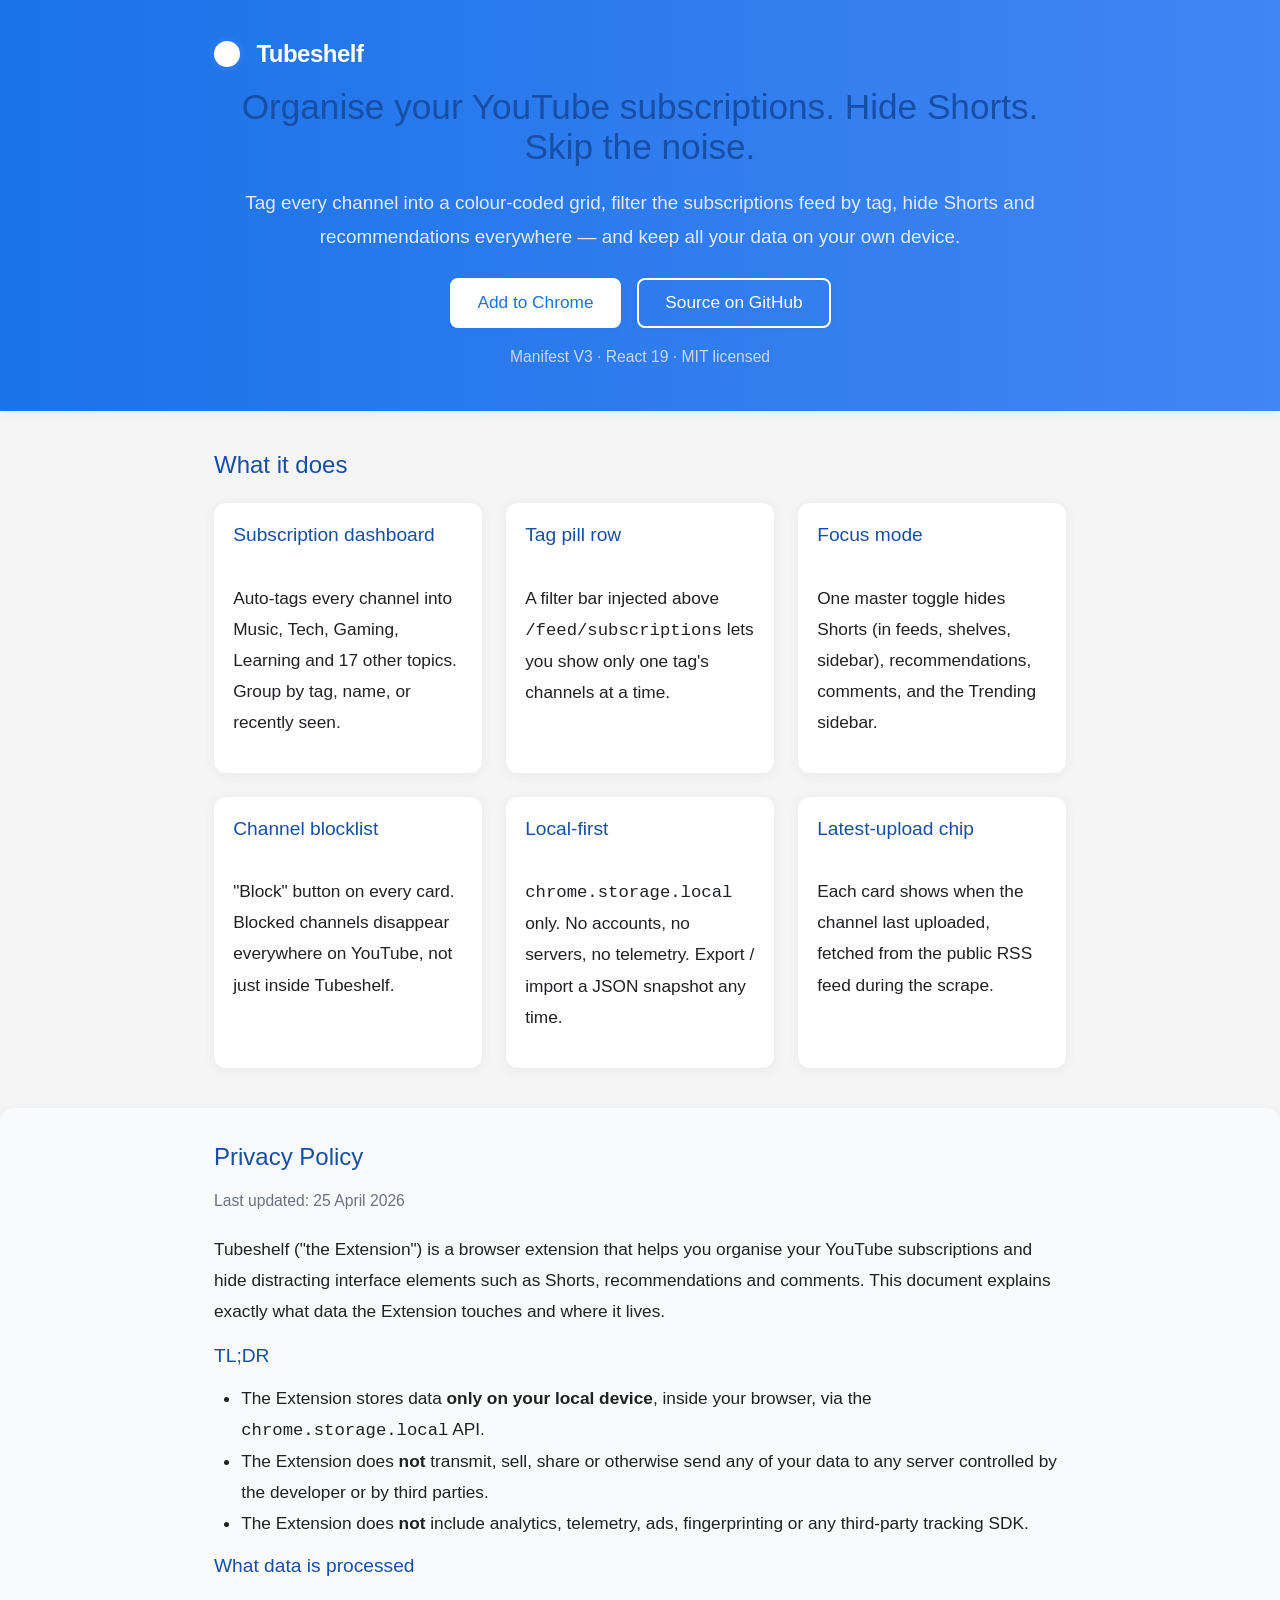
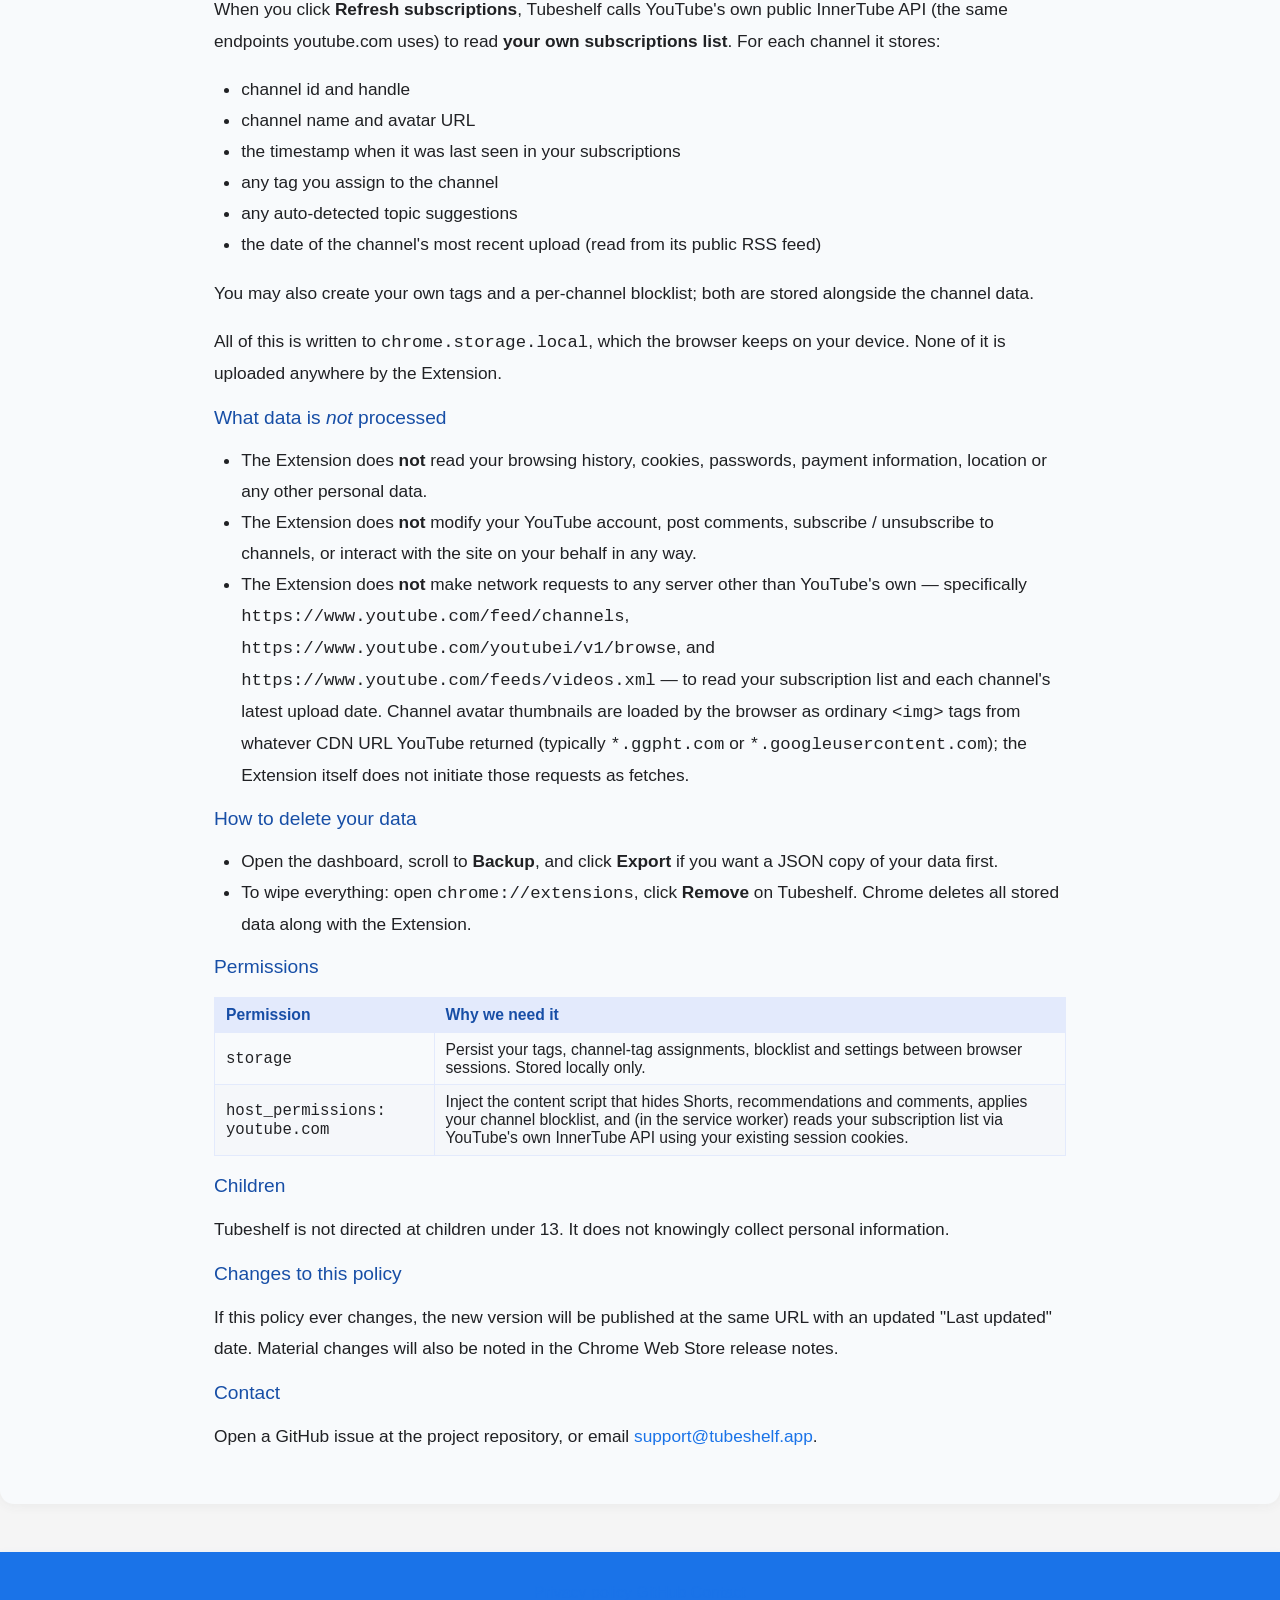
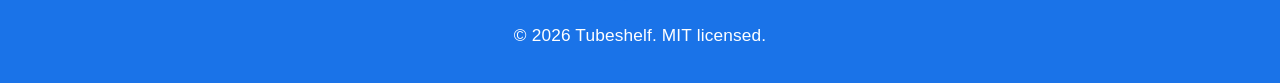
==== index.html @ 104f93de "update" ====
<!doctype html>
<html lang="en">
<head>
  <meta charset="utf-8">
  <meta name="viewport" content="width=device-width,initial-scale=1">
  <title>Tubeshelf — organise YouTube subscriptions, hide Shorts</title>
  <meta name="description"
    content="Tag your YouTube subscriptions, hide Shorts everywhere, and silence the recommendations rail. All data stays in your browser.">
  <link rel="canonical" href="./">
  <meta property="og:title" content="Tubeshelf">
  <meta property="og:description"
    content="Tag your YouTube subscriptions, hide Shorts everywhere, and silence the recommendations rail.">
  <meta property="og:type" content="website">
  <link rel="stylesheet" href="./style.css">
</head>
<body>
  <header class="hero">
    <div class="container">
      <div class="brand">
        <span class="brand-dot" aria-hidden="true"></span>
        <span class="brand-name">Tubeshelf</span>
      </div>
      <h1>Organise your YouTube subscriptions. Hide Shorts. Skip the noise.</h1>
      <p class="lead">
        Tag every channel into a colour-coded grid, filter the subscriptions
        feed by tag, hide Shorts and recommendations everywhere — and keep
        all your data on your own device.
      </p>
      <div class="cta">
        <a class="btn primary" href="https://chromewebstore.google.com/" rel="noopener">
          Add to Chrome
        </a>
        <a class="btn ghost" href="https://github.com/" rel="noopener">
          Source on GitHub
        </a>
      </div>
      <p class="cta-note">Manifest V3 · React 19 · MIT licensed</p>
    </div>
  </header>


  <section class="features">
    <div class="container">
      <h2>What it does</h2>
      <div class="grid">
        <article class="feature">
          <h3>Subscription dashboard</h3>
          <p>
            Auto-tags every channel into Music, Tech, Gaming, Learning and
            17 other topics. Group by tag, name, or recently seen.
          </p>
        </article>
        <article class="feature">
          <h3>Tag pill row</h3>
          <p>
            A filter bar injected above <code>/feed/subscriptions</code>
            lets you show only one tag's channels at a time.
          </p>
        </article>
        <article class="feature">
          <h3>Focus mode</h3>
          <p>
            One master toggle hides Shorts (in feeds, shelves, sidebar),
            recommendations, comments, and the Trending sidebar.
          </p>
        </article>
        <article class="feature">
          <h3>Channel blocklist</h3>
          <p>
            "Block" button on every card. Blocked channels disappear
            everywhere on YouTube, not just inside Tubeshelf.
          </p>
        </article>
        <article class="feature">
          <h3>Local-first</h3>
          <p>
            <code>chrome.storage.local</code> only. No accounts, no
            servers, no telemetry. Export / import a JSON snapshot any time.
          </p>
        </article>
        <article class="feature">
          <h3>Latest-upload chip</h3>
          <p>
            Each card shows when the channel last uploaded, fetched from
            the public RSS feed during the scrape.
          </p>
        </article>
      </div>
    </div>
  </section>

  <section class="privacy-policy">
    <div class="container">
      <h2>Privacy Policy</h2>
      <p class="muted">Last updated: 25 April 2026</p>
      <p>
        Tubeshelf ("the Extension") is a browser extension that helps you
        organise your YouTube subscriptions and hide distracting interface
        elements such as Shorts, recommendations and comments. This document
        explains exactly what data the Extension touches and where it lives.
      </p>

      <h3>TL;DR</h3>
      <ul>
        <li>The Extension stores data <strong>only on your local device</strong>,
          inside your browser, via the <code>chrome.storage.local</code> API.</li>
        <li>The Extension does <strong>not</strong> transmit, sell, share or
          otherwise send any of your data to any server controlled by the
          developer or by third parties.</li>
        <li>The Extension does <strong>not</strong> include analytics,
          telemetry, ads, fingerprinting or any third-party tracking SDK.</li>
      </ul>

      <h3>What data is processed</h3>
      <p>
        When you click <strong>Refresh subscriptions</strong>, Tubeshelf calls
        YouTube's own public InnerTube API (the same endpoints youtube.com
        uses) to read <strong>your own subscriptions list</strong>. For each
        channel it stores:
      </p>
      <ul>
        <li>channel id and handle</li>
        <li>channel name and avatar URL</li>
        <li>the timestamp when it was last seen in your subscriptions</li>
        <li>any tag you assign to the channel</li>
        <li>any auto-detected topic suggestions</li>
        <li>the date of the channel's most recent upload (read from its
          public RSS feed)</li>
      </ul>
      <p>
        You may also create your own tags and a per-channel blocklist; both
        are stored alongside the channel data.
      </p>
      <p>
        All of this is written to <code>chrome.storage.local</code>, which the
        browser keeps on your device. None of it is uploaded anywhere by the
        Extension.
      </p>

      <h3>What data is <em>not</em> processed</h3>
      <ul>
        <li>The Extension does <strong>not</strong> read your browsing history,
          cookies, passwords, payment information, location or any other
          personal data.</li>
        <li>The Extension does <strong>not</strong> modify your YouTube
          account, post comments, subscribe / unsubscribe to channels, or
          interact with the site on your behalf in any way.</li>
        <li>The Extension does <strong>not</strong> make network requests to
          any server other than YouTube's own — specifically
          <code>https://www.youtube.com/feed/channels</code>,
          <code>https://www.youtube.com/youtubei/v1/browse</code>, and
          <code>https://www.youtube.com/feeds/videos.xml</code> — to read
          your subscription list and each channel's latest upload date.
          Channel avatar thumbnails are loaded by the browser as ordinary
          <code>&lt;img&gt;</code> tags from whatever CDN URL YouTube
          returned (typically <code>*.ggpht.com</code> or
          <code>*.googleusercontent.com</code>); the Extension itself does
          not initiate those requests as fetches.</li>
      </ul>

      <h3>How to delete your data</h3>
      <ul>
        <li>Open the dashboard, scroll to <strong>Backup</strong>, and click
          <strong>Export</strong> if you want a JSON copy of your data first.</li>
        <li>To wipe everything: open <code>chrome://extensions</code>, click
          <strong>Remove</strong> on Tubeshelf. Chrome deletes all stored
          data along with the Extension.</li>
      </ul>

      <h3>Permissions</h3>
      <table>
        <thead>
          <tr><th>Permission</th><th>Why we need it</th></tr>
        </thead>
        <tbody>
          <tr>
            <td><code>storage</code></td>
            <td>Persist your tags, channel-tag assignments, blocklist and
              settings between browser sessions. Stored locally only.</td>
          </tr>
          <tr>
            <td><code>host_permissions: youtube.com</code></td>
            <td>Inject the content script that hides Shorts, recommendations
              and comments, applies your channel blocklist, and (in the
              service worker) reads your subscription list via YouTube's own
              InnerTube API using your existing session cookies.</td>
          </tr>
        </tbody>
      </table>

      <h3>Children</h3>
      <p>
        Tubeshelf is not directed at children under 13. It does not knowingly
        collect personal information.
      </p>

      <h3>Changes to this policy</h3>
      <p>
        If this policy ever changes, the new version will be published at the
        same URL with an updated "Last updated" date. Material changes will
        also be noted in the Chrome Web Store release notes.
      </p>

      <h3>Contact</h3>
      <p>
        Open a GitHub issue at the project repository, or email
        <a href="mailto:support@tubeshelf.app">support@tubeshelf.app</a>.
      </p>
    </div>
  </section>

  <footer>
    <div class="container">
      <nav>
        <a href="./privacy.html">Privacy policy</a>
        <a href="https://github.com/" rel="noopener">GitHub</a>
        <a href="mailto:support@tubeshelf.app">Contact</a>
      </nav>
      <p class="muted">© <span id="year"></span> Tubeshelf. MIT licensed.</p>
    </footer>
    <script>
      document.getElementById('year').textContent = new Date().getFullYear();
    </script>
    </div>
  </footer>
</body>
</html>
---- style.css ----
/* --- Tubeshelf custom classes for layout and branding --- */

.hero {
  background: linear-gradient(90deg, #1a73e8 0%, #4285f4 100%);
  color: #fff;
  padding: 2.5rem 0 2rem 0;
  box-shadow: 0 2px 8px rgba(26,115,232,0.08);
}

.container {
  width: 100%;
  max-width: 900px;
  margin: 0 auto;
  padding: 0 1.5rem;
  box-sizing: border-box;
}

.brand {
  display: flex;
  align-items: center;
  gap: 0.7rem;
  font-size: 1.5rem;
  font-weight: 700;
  margin-bottom: 1.2rem;
}
.brand-dot {
  display: inline-block;
  width: 1.1em;
  height: 1.1em;
  border-radius: 50%;
  background: #fff;
  box-shadow: 0 0 0 4px #4285f433;
  margin-right: 0.2em;
}
.brand-name {
  letter-spacing: -0.5px;
  color: #fff;
}

.lead {
  font-size: 1.18rem;
  color: #e3eafc;
  margin-bottom: 1.5rem;
}

.cta {
  display: flex;
  gap: 1rem;
  margin-bottom: 0.7rem;
  flex-wrap: wrap;
  justify-content: center;
}
.btn {
  display: inline-block;
  font-family: inherit;
  font-weight: 500;
  border-radius: 8px;
  padding: 0.7em 1.5em;
  font-size: 1.08em;
  text-align: center;
  text-decoration: none;
  border: none;
  cursor: pointer;
  transition: background 0.2s, box-shadow 0.2s, color 0.2s;
  box-shadow: 0 2px 6px rgba(26,115,232,0.08);
}
.btn.primary {
  background: #fff;
  color: #1a73e8;
  border: 2px solid #fff;
}
.btn.primary:hover {
  background: #e3eafc;
  color: #174ea6;
}
.btn.ghost {
  background: transparent;
  color: #fff;
  border: 2px solid #fff;
}
.btn.ghost:hover {
  background: #174ea6;
  color: #fff;
}
.cta-note {
  color: #c7d6f7;
  font-size: 0.98rem;
  margin-bottom: 0.5rem;
}

.features {
  margin: 2.5rem 0 2rem 0;
}
.grid {
  display: grid;
  grid-template-columns: repeat(auto-fit, minmax(260px, 1fr));
  gap: 1.5rem;
  margin-top: 1.5rem;
}
.feature {
  background: #fff;
  border-radius: 12px;
  box-shadow: 0 2px 12px rgba(60,64,67,0.07);
  padding: 1.3rem 1.2rem 1.1rem 1.2rem;
  display: flex;
  flex-direction: column;
  gap: 0.5rem;
  min-height: 180px;
}

.privacy-policy {
  margin: 2.5rem 0 2rem 0;
  background: #f8fafc;
  border-radius: 14px;
  box-shadow: 0 2px 12px rgba(60,64,67,0.06);
  padding: 2.2rem 1.5rem;
}
.privacy-policy h2, .privacy-policy h3 {
  color: #174ea6;
}
.privacy-policy .muted {
  color: #6b7280;
  font-size: 0.98rem;
  margin-bottom: 1.2rem;
}
.privacy-policy table {
  width: 100%;
  border-collapse: collapse;
  margin: 1.2rem 0;
  font-size: 0.98rem;
}
.privacy-policy th, .privacy-policy td {
  border: 1px solid #e3eafc;
  padding: 0.5em 0.7em;
  text-align: left;
}
.privacy-policy th {
  background: #e3eafc;
  color: #174ea6;
}
.privacy-policy tr:nth-child(even) td {
  background: #f5f7fa;
}

@media (max-width: 800px) {
  .container {
    padding: 0 0.5rem;
  }
  .privacy-policy {
    padding: 1.2rem 0.3rem;
  }
  .features {
    margin: 1.5rem 0 1rem 0;
  }
}

/*
 * tubeshelf-privacy-page CSS
 * Google Material-inspired, modern, responsive design
 */

body {
  font-family: 'Roboto', 'Segoe UI', Arial, sans-serif;
  background: #f5f5f5;
  color: #202124;
  margin: 0;
  padding: 0;
  min-height: 100vh;
}

header, footer {
  background: #1a73e8;
  color: #fff;
  padding: 2rem 0 1.5rem 0;
  text-align: center;
  box-shadow: 0 2px 8px rgba(26,115,232,0.08);
}

main {
  max-width: 720px;
  margin: 2.5rem auto;
  background: #fff;
  border-radius: 16px;
  box-shadow: 0 4px 24px rgba(60,64,67,0.08);
  padding: 2.5rem 3rem;
  transition: box-shadow 0.2s;
}

h1, h2, h3 {
  color: #174ea6;
  font-family: 'Roboto', 'Segoe UI', Arial, sans-serif;
  font-weight: 500;
  margin-top: 0;
}

h1 {
  font-size: 2.2rem;
  margin-bottom: 1.2rem;
}
h2 {
  font-size: 1.5rem;
  margin-bottom: 1rem;
}
h3 {
  font-size: 1.2rem;
  margin-bottom: 0.7rem;
}

p, li {
  line-height: 1.8;
  font-size: 1.08rem;
}

ul {
  padding-left: 1.7rem;
}

a {
  color: #1a73e8;
  text-decoration: none;
  transition: color 0.2s;
}
a:hover {
  text-decoration: underline;
  color: #174ea6;
}

.button, button {
  background: #1a73e8;
  color: #fff;
  border: none;
  border-radius: 8px;
  padding: 0.7em 1.5em;
  font-size: 1.08em;
  font-family: 'Roboto', 'Segoe UI', Arial, sans-serif;
  font-weight: 500;
  cursor: pointer;
  box-shadow: 0 2px 6px rgba(26,115,232,0.08);
  transition: background 0.2s, box-shadow 0.2s;
}
.button:hover, button:hover {
  background: #174ea6;
  box-shadow: 0 4px 12px rgba(26,115,232,0.12);
}

footer {
  margin-top: 3rem;
  font-size: 0.98rem;
  letter-spacing: 0.01em;
}

@media (max-width: 800px) {
  main {
    padding: 1.5rem 1rem;
    margin: 1.5rem 0.5rem;
  }
  h1 {
    font-size: 1.5rem;
  }
}

@media (max-width: 500px) {
  main {
    padding: 1rem 0.3rem;
    margin: 0.5rem 0;
  }
  h1 {
    font-size: 1.15rem;
  }
  header, footer {
    padding: 1rem 0;
  }
}
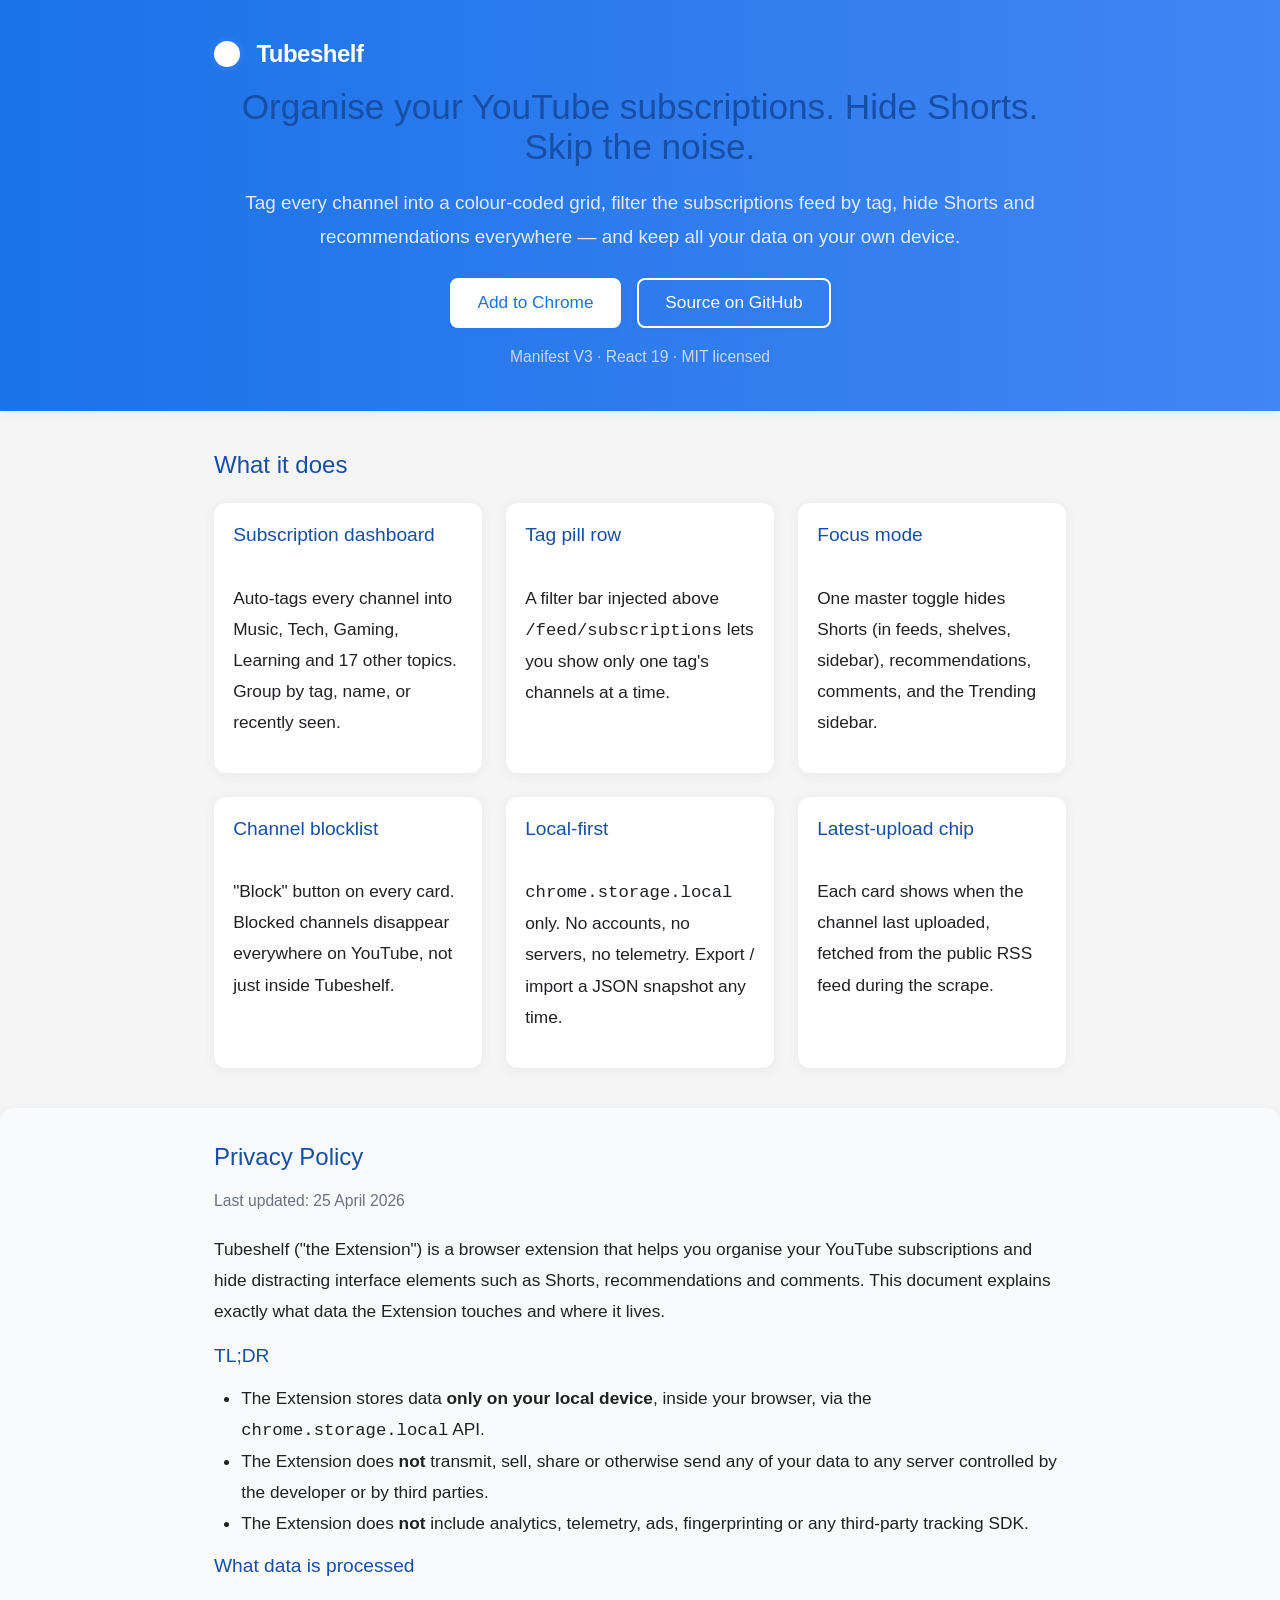
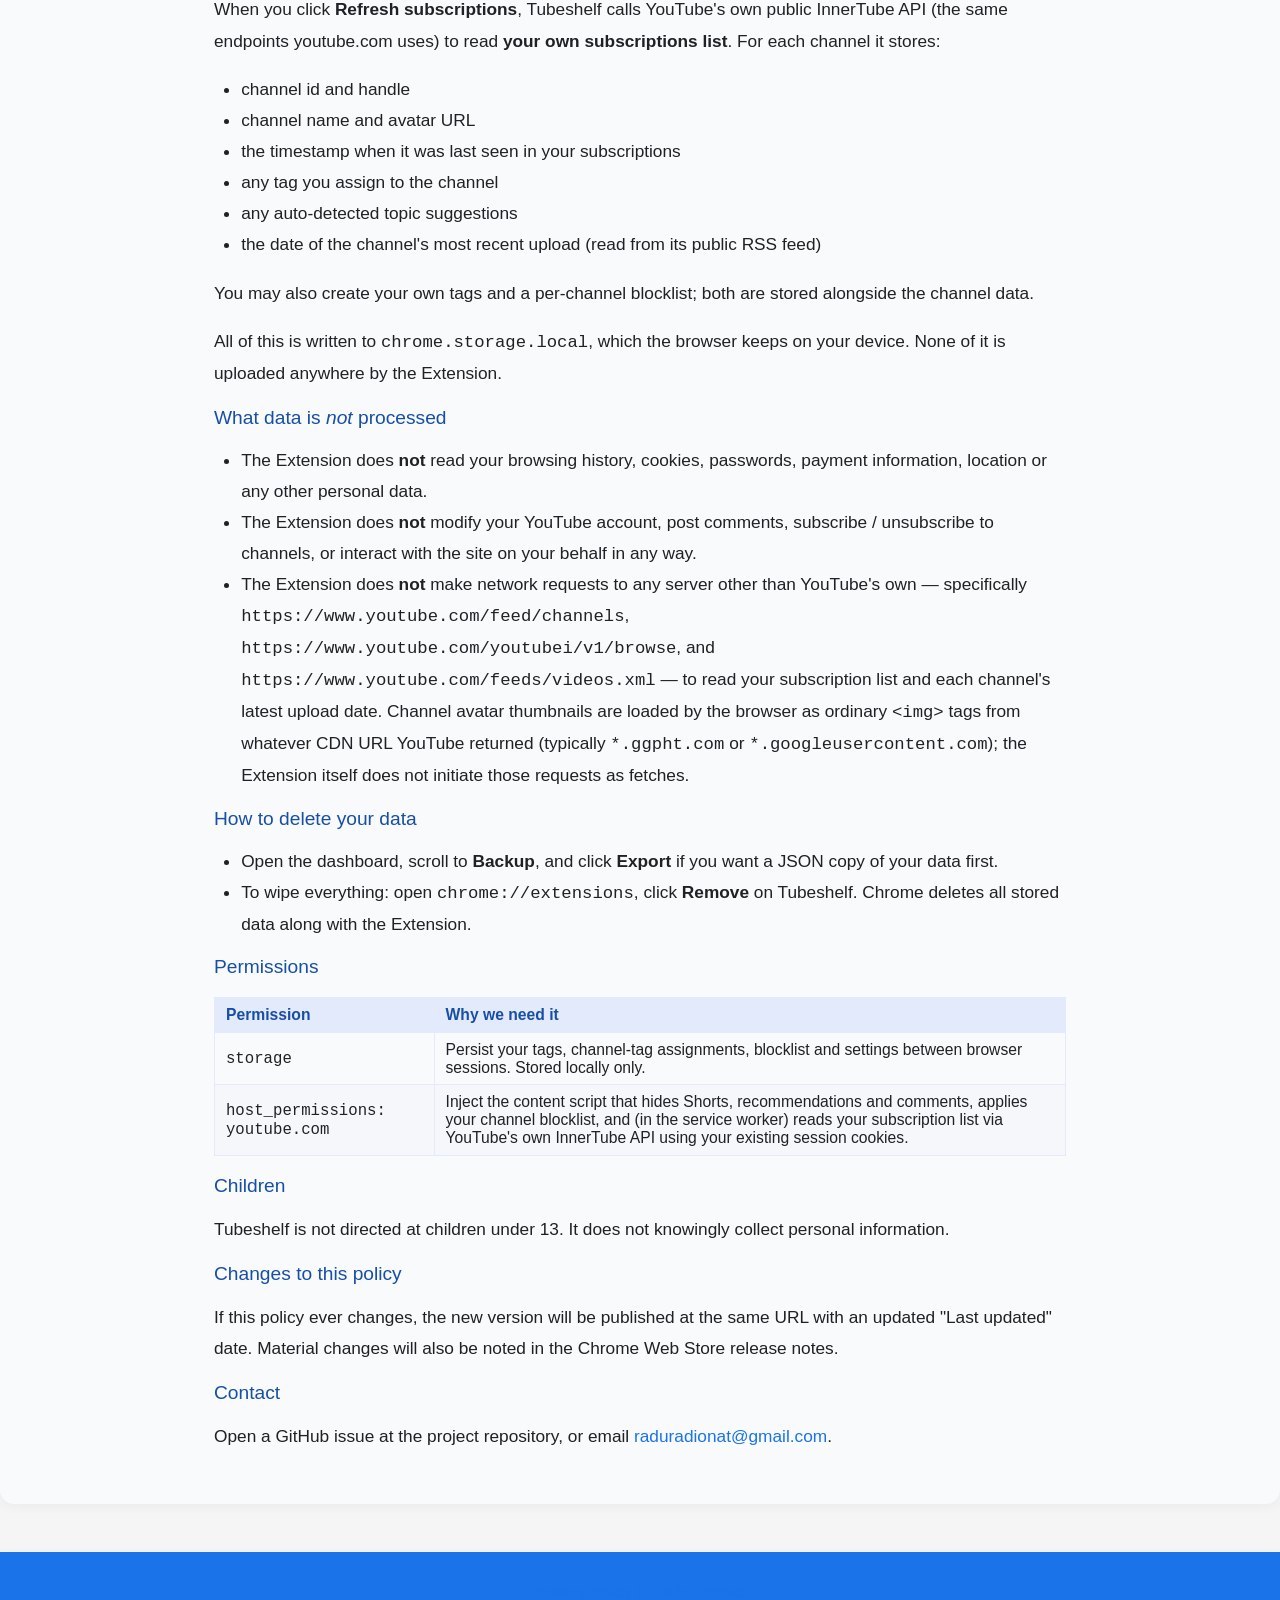
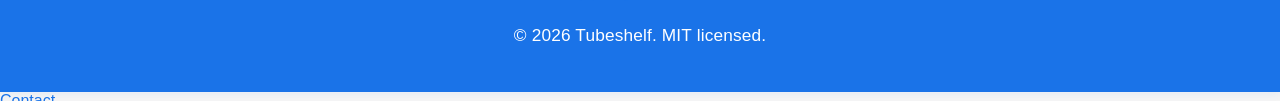
==== commit cb8e7b56: "update" ====
--- a/index.html
+++ b/index.html
@@ -30,7 +30,7 @@
         <a class="btn primary" href="https://chromewebstore.google.com/" rel="noopener">
           Add to Chrome
         </a>
-        <a class="btn ghost" href="https://github.com/" rel="noopener">
+        <a class="btn ghost" href="https://github.com/radionb/tubeshelf" rel="noopener">
           Source on GitHub
         </a>
       </div>
@@ -204,7 +204,7 @@
       <h3>Contact</h3>
       <p>
         Open a GitHub issue at the project repository, or email
-        <a href="mailto:support@tubeshelf.app">support@tubeshelf.app</a>.
+        <a href="mailto:raduradionat@gmail.com">raduradionat@gmail.com</a>.
       </p>
     </div>
   </section>
@@ -213,8 +213,8 @@
     <div class="container">
       <nav>
         <a href="./privacy.html">Privacy policy</a>
-        <a href="https://github.com/" rel="noopener">GitHub</a>
-        <a href="mailto:support@tubeshelf.app">Contact</a>
+        <a href="https://github.com/radionb/tubeshelf" rel="noopener">GitHub</a>
+        <a href="mailto:raduradionat@gmail.com">Contact</a>
       </nav>
       <p class="muted">© <span id="year"></span> Tubeshelf. MIT licensed.</p>
     </footer>
@@ -222,6 +222,6 @@
       document.getElementById('year').textContent = new Date().getFullYear();
     </script>
     </div>
-  </footer>
+        <a href="mailto:radionraduat@gmail.com">Contact</a>
 </body>
 </html>
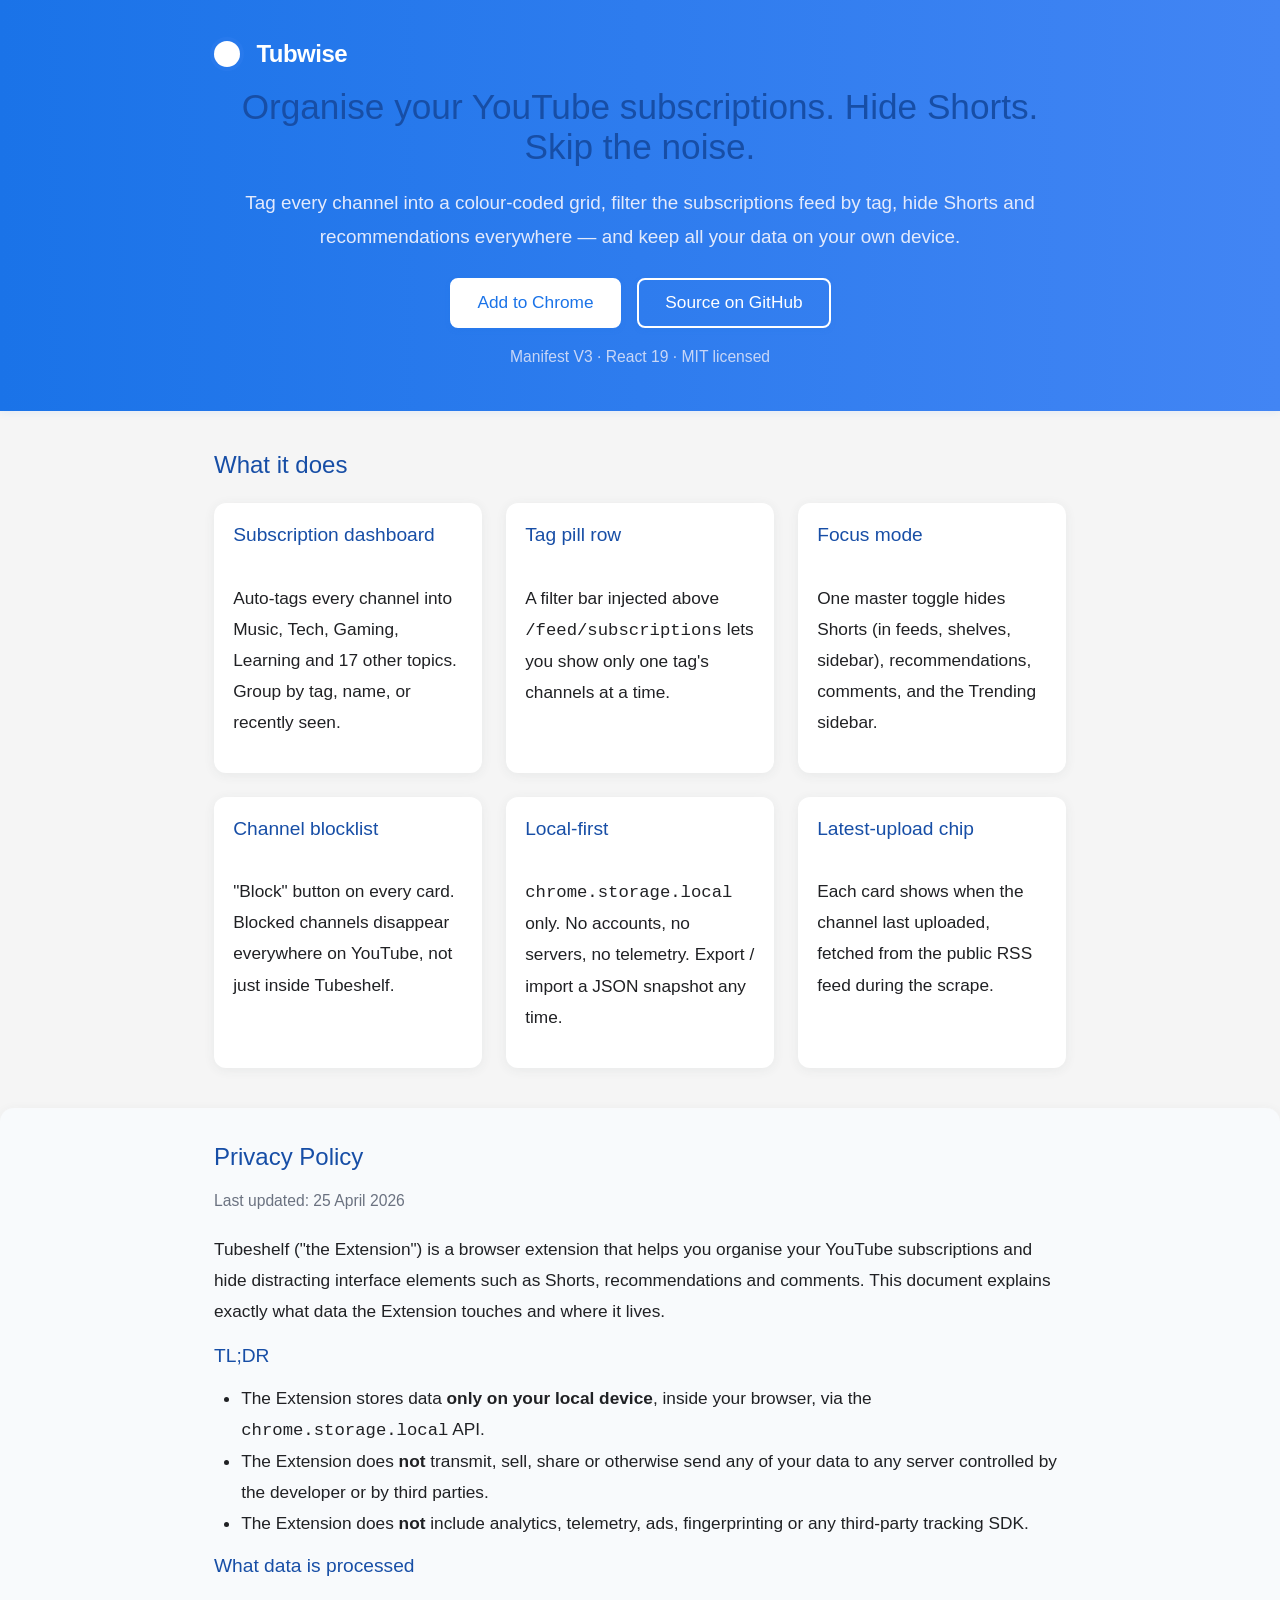
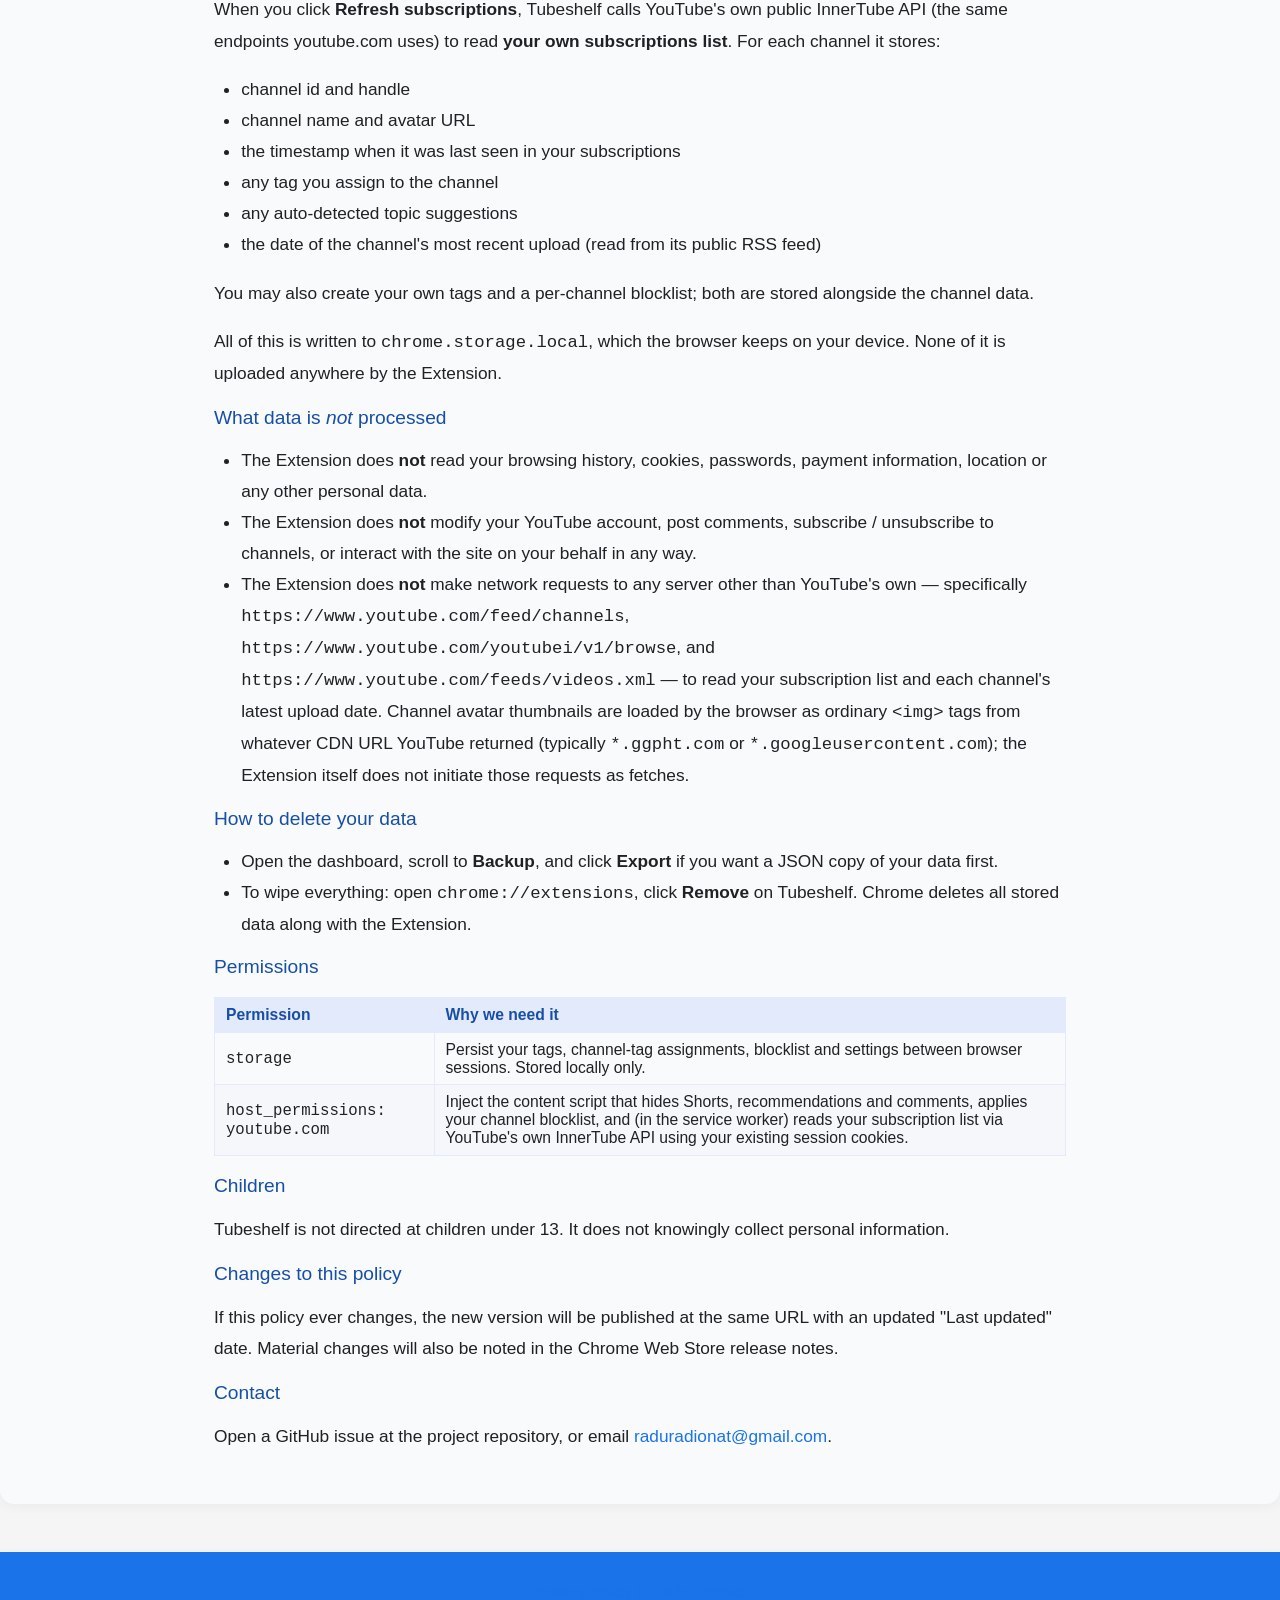
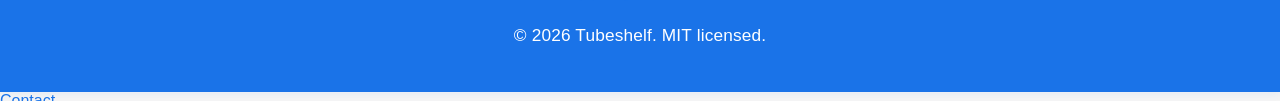
==== commit 0cc114d2: "update" ====
--- a/index.html
+++ b/index.html
@@ -3,11 +3,11 @@
 <head>
   <meta charset="utf-8">
   <meta name="viewport" content="width=device-width,initial-scale=1">
-  <title>Tubeshelf — organise YouTube subscriptions, hide Shorts</title>
+  <title>Tubwise — organise YouTube subscriptions, hide Shorts</title>
   <meta name="description"
     content="Tag your YouTube subscriptions, hide Shorts everywhere, and silence the recommendations rail. All data stays in your browser.">
   <link rel="canonical" href="./">
-  <meta property="og:title" content="Tubeshelf">
+  <meta property="og:title" content="Tubwise">
   <meta property="og:description"
     content="Tag your YouTube subscriptions, hide Shorts everywhere, and silence the recommendations rail.">
   <meta property="og:type" content="website">
@@ -18,7 +18,7 @@
     <div class="container">
       <div class="brand">
         <span class="brand-dot" aria-hidden="true"></span>
-        <span class="brand-name">Tubeshelf</span>
+        <span class="brand-name">Tubwise</span>
       </div>
       <h1>Organise your YouTube subscriptions. Hide Shorts. Skip the noise.</h1>
       <p class="lead">
@@ -30,7 +30,7 @@
         <a class="btn primary" href="https://chromewebstore.google.com/" rel="noopener">
           Add to Chrome
         </a>
-        <a class="btn ghost" href="https://github.com/radionb/tubeshelf" rel="noopener">
+        <a class="btn ghost" href="https://github.com/radionb/tubwise" rel="noopener">
           Source on GitHub
         </a>
       </div>
